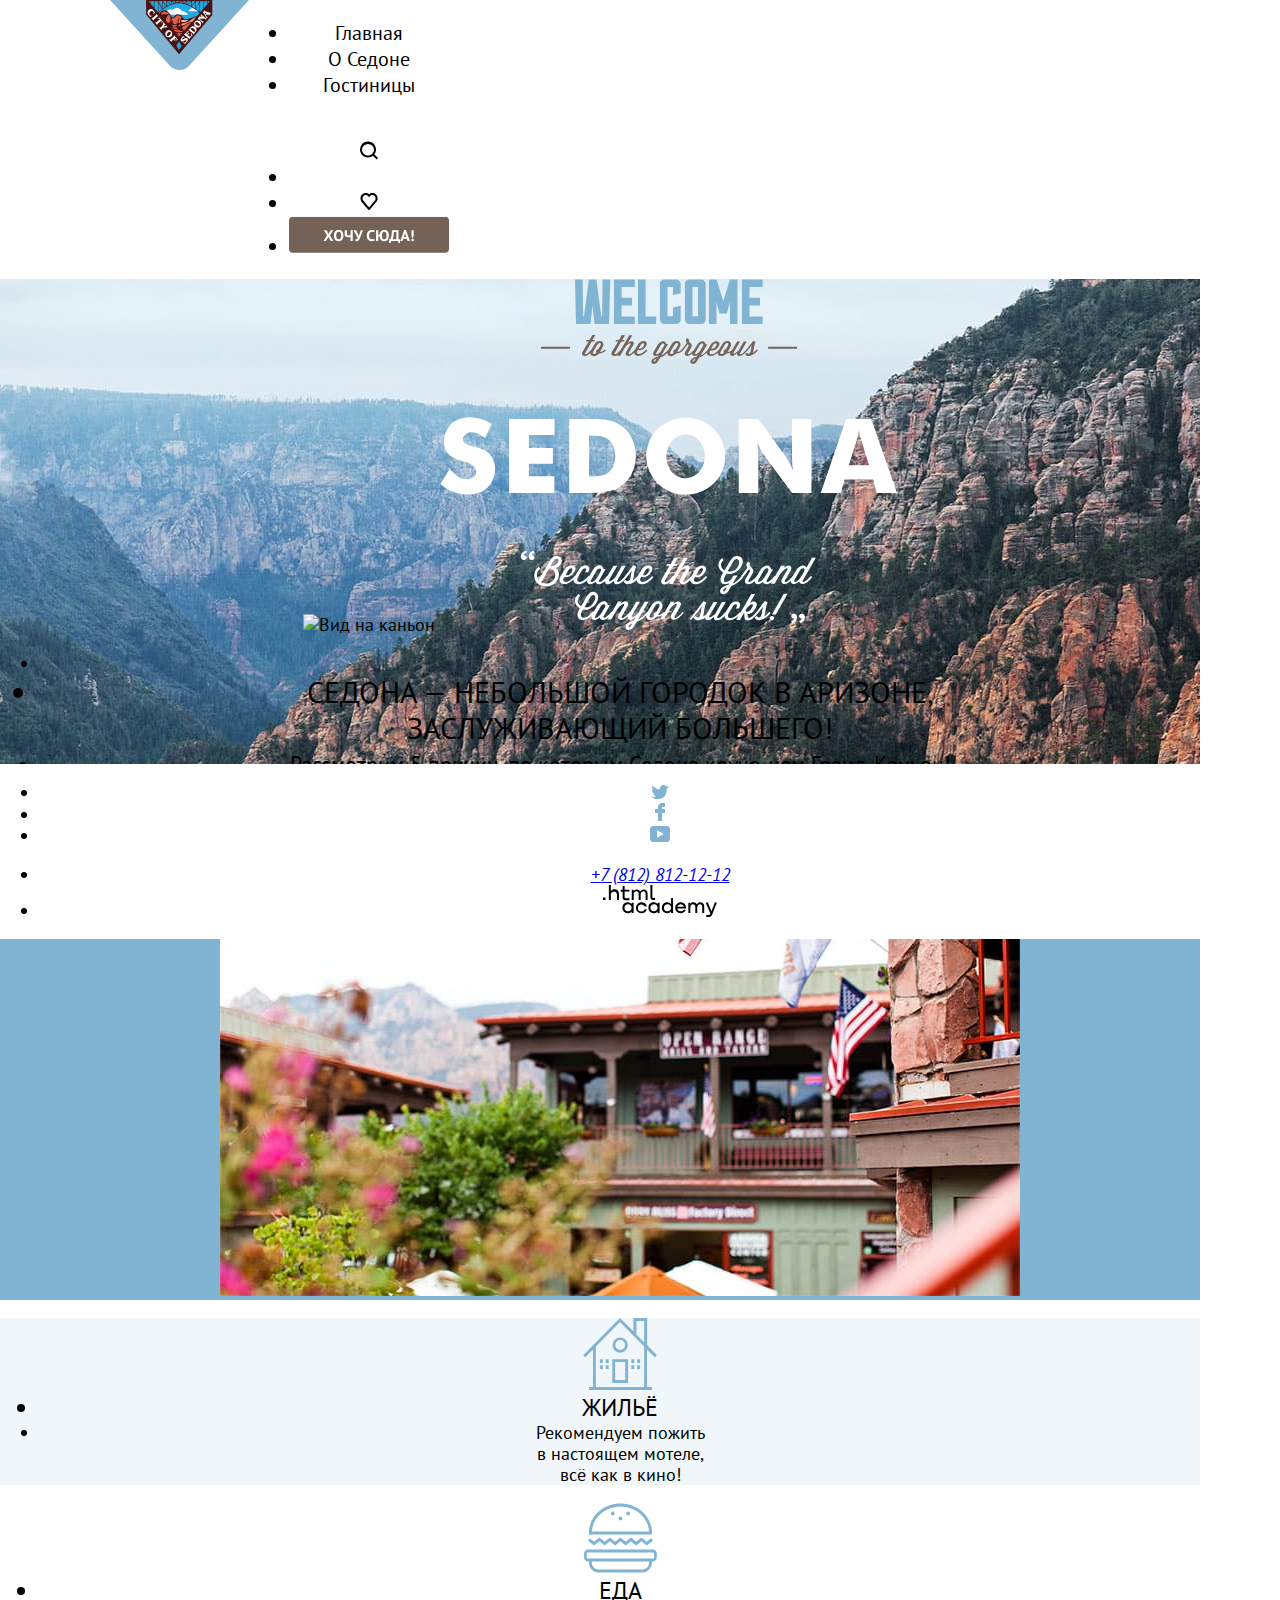
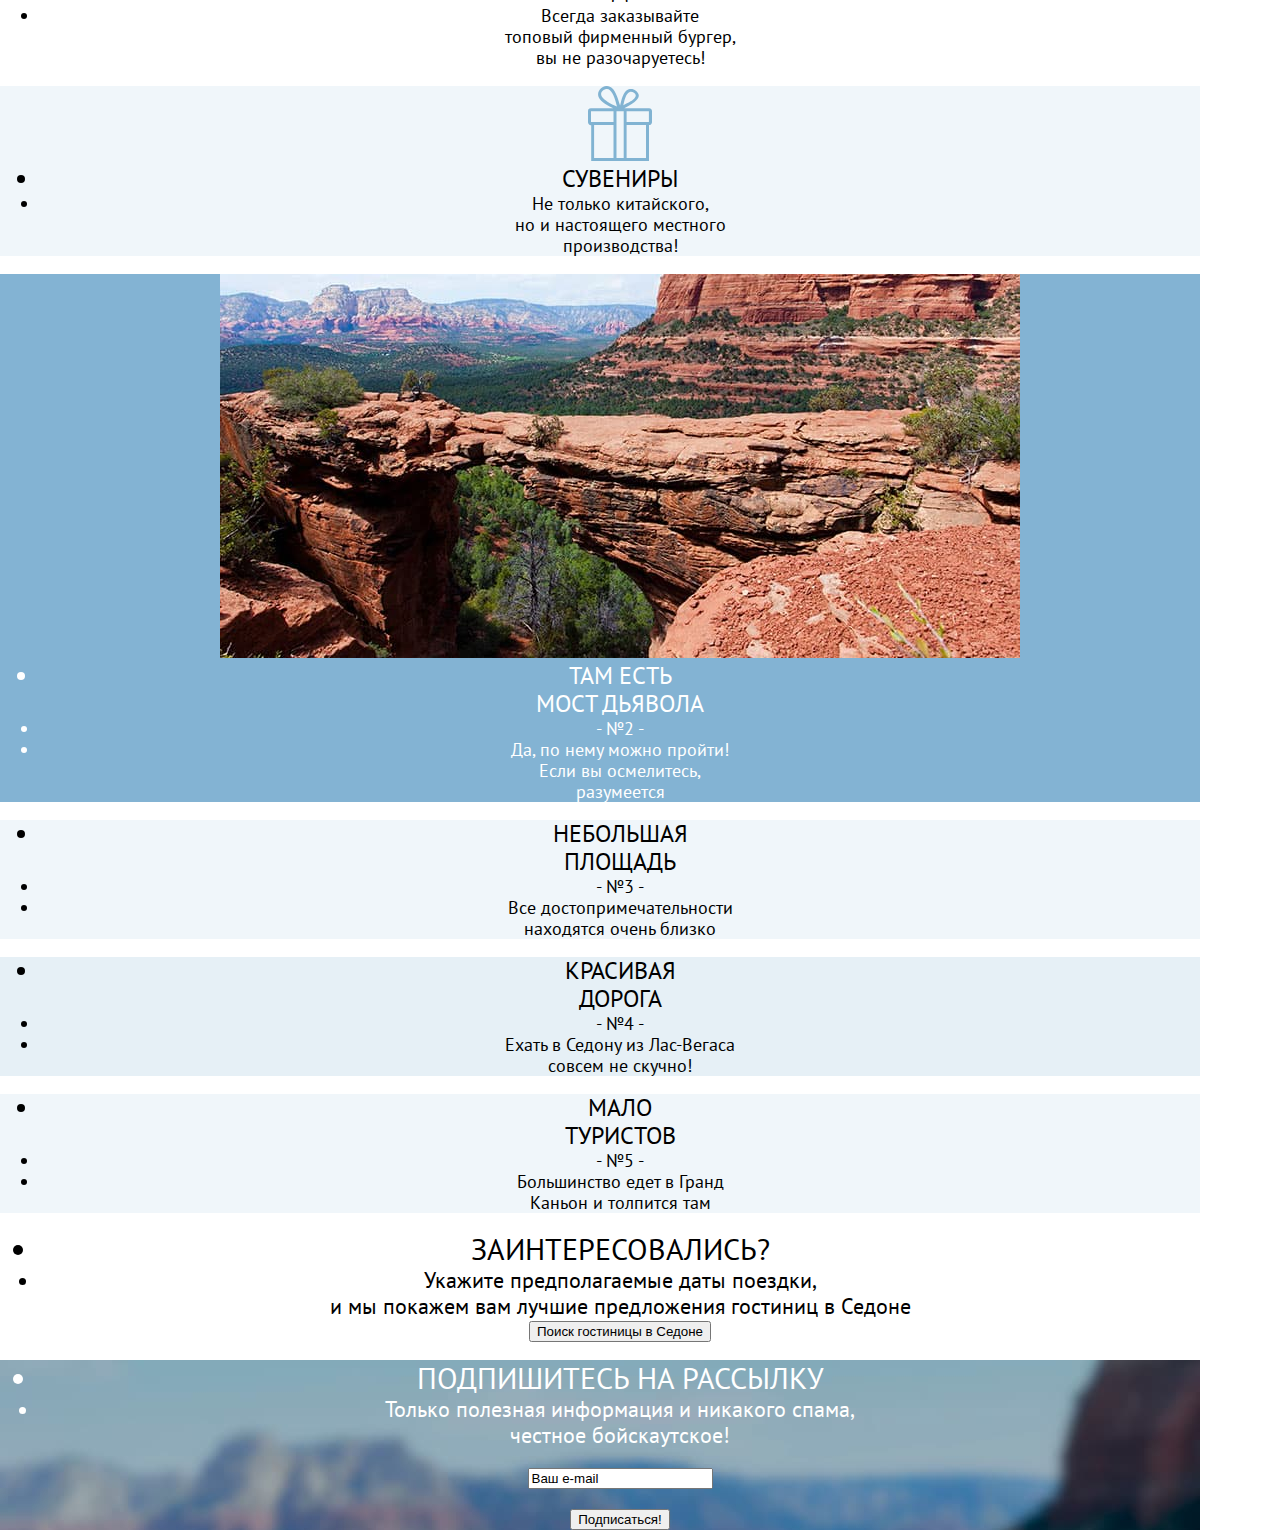
==== 9/index.html @ ffd74cda ":heavy_check_mark: Сборка #9" ====
<!DOCTYPE html>
<html lang="ru">

<head>
  <meta charset="utf-8">
  <title>Главная страница</title>
  <link rel="stylesheet" href="styles/styles.css">
  <link rel="preconnect" href="https://fonts.googleapis.com">
  <link rel="preconnect" href="https://fonts.gstatic.com" crossorigin>
  <link href="https://fonts.googleapis.com/css2?family=PT+Sans:wght@400;700&display=swap" rel="stylesheet">
  <base href="https://htmlacademy-htmlcss.github.io/1966149-sedona-33/9/">
</head>

<body>
  <header class="page-header">
    <a class="page-header-logo" href="#">
      <img class="logo" src="images/index/logo.svg" width="139" height="70" alt="Логотип городка Седона">
    </a>
    <nav class="navigation">
      <ul class="navigation-list">
        <li class="navigation-item">
          <a class="navigation-link" href="about.html">Главная</a>
        </li>
        <li class="navigation-item">
          <a class="navigation-link" href="info.html">О Седоне</a>
        </li>
        <li class="navigation-item">
          <a class="navigation-link" href="hotels.html">Гостиницы<a/a> </li> </ul> <ul
              class="navigation-list navigation-user">
        <li class="navigation-item">
          <a class="navigation-link" href="catalog.html"><span class="visually-hidden">Поиск</span>
            <img class="navigation-user-img" src="images/index/search.svg" width="42" height="66" alt="search">
          </a>
        </li>
        <li class="navigation-item">
          <a class="navigation-link" href="#"><span class="visually-hidden">Избранное</span>
            <img class="navigation-user-img" src="images/index/favorite.svg" width="18,5" height="17" alt="favorite">
          </a>
        </li>
        <li class="navigation-item">
          <a class="navigation-link" href="catalog.html"><span class="visually-hidden">Хочу сюда!</span>
            <img class="button" src="images/index/button-I want here.svg" width="160" height="37,24" alt="Хочу сюда!">
          </a>
        </li>
      </ul>
    </nav>
  </header>
  <main class="main-container main-index">
    <div class="containar-welcome"> 
      <h1 class="visually-hidden">Городок Седона</h1>
      <img class="background" src="images/index/background-1.jpg" width="1200" height="485" alt="Вид на каньон">
      <h2 class="visually-hidden">Приветствие</h2>
      <img class="welcome" src="images/index/welcome.svg" width="458" height="352" alt="Welcome"></div> 
      <div class="index-advantages-first >
        <section class="advantages-first">
          <ul class=" advantages-list-first ">
          <li class=" advantages-item-first ">
            <li class=" advantages-title-first ">Седона — небольшой городок в Аризоне,<br> заслуживающий большего!</li>
            <h3 class=" visually-hidden">Преимущества</h3>
      <li class="advantages-text-first ">Рассмотрим 5 причин, по которым Седона круче, чем Гранд-Каньон!</li>
      </li>
      </ul>
    </section>
    </div>
    <section class="containar-1">
      <ul class="advantages-container-1">
        <li class="advantages-title">Настоящий городок</li>
        <li class="advantages-number">- №1 -</li>
        <li class="advantages-description">Седона — не аттракцион<br> для туристов, там течёт<br> своя жизнь</li>
        <img class="advantages-foto" src="images/index/photo-1.jpg" width="800" height="384" alt="Фото городка Седона">
      </ul>
    </section>
    <div class="column-advantages">
      <section class="containar-2">
        <ul class="advantages-containar-2">
          <img class="advantages-icon-house" src="images/index/icon-1.svg" width="74,7" height="72" alt="Иконка Домик">
          <li class="advantages-title">Жильё</li>
          <li class="advantages-description">Рекомендуем пожить<br> в настоящем мотеле,<br> всё как в кино!</li>
        </ul>
      </section>
      <section class="containar-3">
        <ul class="advantages-containar-3">
          <img class="advantages-icon-food" src="images/index/icon-2.svg" width="73,81" height="70"
            alt="Иконка Гамбургер">
          <li class="advantages-title">Еда</li>
          <li class="advantages-description">Всегда заказывайте<br> топовый фирменный бургер,<br> вы не разочаруетесь!
          </li>
        </ul>
      </section>
      <section class="containar-4">
        <ul class="advantages-containar-4">
          <img class="advantages-icon-souvenirs" src="images/index/icon-3.svg" width="64" height="75,95"
            alt="Иконка Подарок">
          <li class="advantages-title">Сувениры</li>
          <li class="advantages-description">Не только китайского,<br> но и настоящего местного<br> производства!</li>
          <ul>
      </section>
    </div>
    <section class="containar-5">
      <ul class="advantages-container-5">
        <img class="advantages-foto" src="images/index/photo-2.jpg" width="800" height="384"
          alt="Фото каньона Мост Дьявола">
        <li class="advantages-title">Там есть<br> мост дьявола</li>
        <li class="advantages-number">- №2 -</li>
        <li class="advantages-description">Да, по нему можно пройти!<br> Если вы осмелитесь,<br> разумеется</li>
      </ul>
    </section>
    <div class="column-advantages">
      <section class="containar-6">
        <ul class="advantages-container-6">
          <li class="advantages-title">Небольшая<br>площадь</li>
          <li class="advantages-number">- №3 -</li>
          <li class="advantages-description">Все достопримечательности<br> находятся очень близко</li>
        </ul>
      </section>
      <section class="containar-7">
        <ul class="advantages-container-7">
          <li class="advantages-title">Красивая<br>дорога</li>
          <li class="advantages-number">- №4 -</li>
          <li class="advantages-description">Ехать в Седону из Лас-Вегаса<br> совсем не скучно!</li>
        </ul>
      </section>
      <section class="containar-8">
        <ul class="advantages-container-8">
          <li class="advantages-title">Мало<br>туристов</li>
          <li class="advantages-number">- №5 -</li>
          <li class="advantages-description">Большинство едет в Гранд<br> Каньон и толпится там</li>
        </ul>
      </section>
    </div>
    <div class="serch-container">
      <ul class="serch">
        <li class="serch-title">ЗАИНТЕРЕСОВАЛИСЬ?</li>
        <li class="serch-description">Укажите предполагаемые даты поездки,<br> и мы покажем вам лучшие предложения
          гостиниц в Седоне</li>
        <form class="catalog-filter" action="catalog.html/" method="get">
          <button class="button" type="submit">Поиск гостиницы в Седоне</button>
        </form>
      </ul>
    </div>
    <div class="e-mail-container">
      <ul class="e-mail">
        <li class="e-mail-title">ПОДПИШИТЕСЬ НА РАССЫЛКУ</li>
        <li class="e-mail-description">Только полезная информация и никакого спама,<br>честное бойскаутское!</li>
        <form class="appointment-form" action="https://echo.htmlacademy.ru/" method="post">
          <p class="appointment-form-e-mail">
            <input type="text" name="e-mail" value="Ваш e-mail">
          </p>
          <button class="button" type="submit">Подписаться!</button>
        </form>
      </ul>
    </div>
  </main>
</body>
<footer class="page-footer">
  <section class="footer">
    <ul class="footer-socials">
      <h4 class="visually-hidden">Социальные сети</h4>
      <li class="twitter">
        <a class="twitter" href="https://twitter.com/htmlacademy_ru">
          <img src="images/index/twitter.svg" width="18" height="14,96" </a> </li> <li class="facebook">
          <a class="facebook" href="https://www.facebook.com/htmlacademy">
            <img src="images/index/facebook.svg" width="10" height="18" </a> </li> <li class="youtube">
            <a class="youtube" href="https://www.youtube.com/c/HTMLAcademyRUS">
              <img src="images/index/youtube.svg" width="20,1" height="16" </a> </li> </ul> <ul class="page-footer">
      <li class="page-footer-contacts">
        <h4 class="visually-hidden">Контакты</h4>
        <address class="contacts-address">
          <a class="contacts-phone" href="tel:+7(495) 666-02-66">+7 (812) 812-12-12</a>
        </address>
      </li>
      <li class="page-footer-Logo">
        <h4 class="visually-hidden">Сайт разработчика</h4>
        <a class="htmlacademy" href="https://htmlacademy.ru"><img src="images/index/Logo-HTML-ACADEMY.svg" width="114,9"
            height="32,9" </a> </li> </ul> </footer> </html>
---- 9/styles/styles.css ----
@font-face {
  font-family: "PT Sans", "Arial", sans-serif;
  font-style: normal;
  font-weight: 400;
  src: url("fonts/pt-sans-regular.woff2") format("woff2");
  font-display: swap;
}

@font-face {
  font-family: "PT Sans", "Arial", sans-serif;
  font-style: normal;
  font-weight: 700;
  src: url("fonts/pt-sans-regular.woff2") format("woff2");
  font-display: swap;
}

@font-face {
  font-family: "PT Sans", "Arial", sans-serif;
  font-style: italic;
  font-weight: 400;
  src: url("fonts/pt-sans-regular.woff2") format("woff2");
  font-display: swap;
}

@font-face {
  font-family: "PT Sans", "Arial", sans-serif;
  font-style: italic;
  font-weight: 700;
  src: url("fonts/pt-sans-regular.woff2") format("woff2");
  font-display: swap;
}

html {
  height: 100%;
}

body {
  text-align: center;
  margin: 0;
  display: flex;
  min-height: 100%;
  flex-direction: column;
  font-family: "PT Sans", sans-serif;
  font-size: 18px;
  line-height: 21px;
  color: #000000;
  background-color: #ffffff;
}

.visually-hidden {
  position: absolute;
  width: 1px;
  height: 1px;
  margin: -1px;
  padding: 0;
  border: 0;
  clip: rect(0 0 0 0);
  overflow: hidden;
}

.page-header {
  display: flex;
  width: 1200px;
  margin: 0 auto;
  font-size: 20px;
  line-height: 26px;
  text-decoration: none;
}

.page-header-logo {
  width: 139px;
  margin-left: 70px;
}

.navigation-list {
  font-size: 20px;
  line-height: 26px;
  text-align: center;
  text-decoration: none;
}

.main-index {
  background: url("images/index/background-1.jpg") no-repeat;
  width: 1200px;
  height: 485px;
  color: #000000;
  background-color: #ffffff;
}

.navigation-link {
  line-height: 26px;
  color: #000000;
  margin-right: 34px;
  text-decoration: none;
  list-style-type: none;
}

.advantages-title-first {
  font-size: 30px;
  line-height: 36px;
  text-transform: uppercase;
}

.advantages-text-first {
  font-size: 22px;
  line-height: 36px;
}

.advantages-container-1 {
  color: #ffffff;
  background-color: #81B3D2;
}

.advantages-title {
  font-size: 24px;
  line-height: 28px;
  text-transform: uppercase;
}

.advantages-containar-2 {
  background-color: rgba(131, 179, 211, 0.12);
}

.advantages-containar-4 {
  background-color: rgba(131, 179, 211, 0.12);
}

.advantages-container-5 {
  color: #ffffff;
  background-color: #83B3D3;
}

.advantages-container-6 {
  background-color: rgba(131, 179, 211, 0.12);
}

.advantages-container-7 {
  background-color: rgba(131, 179, 211, 0.2);
}

.advantages-container-8 {
  background-color: rgba(131, 179, 211, 0.12);
}

.serch-title {
  font-size: 30px;
  line-height: 36px;
  text-transform: uppercase;
}

.serch-description {
  font-size: 22px;
  line-height: 26px;
}

.e-mail {
  background: url("images/index/background-2.jpg") no-repeat;
  background-color: #83B3D3;
  color: #ffffff;
}

.e-mail-title {
  font-size: 30px;
  line-height: 36px;
  text-transform: uppercase;
  color: #ffffff;
}

.e-mail-description {
  font-size: 22px;
  line-height: 26px;
}
.page-footer {
  background-color: #ffffff;
  color: #000000;
}
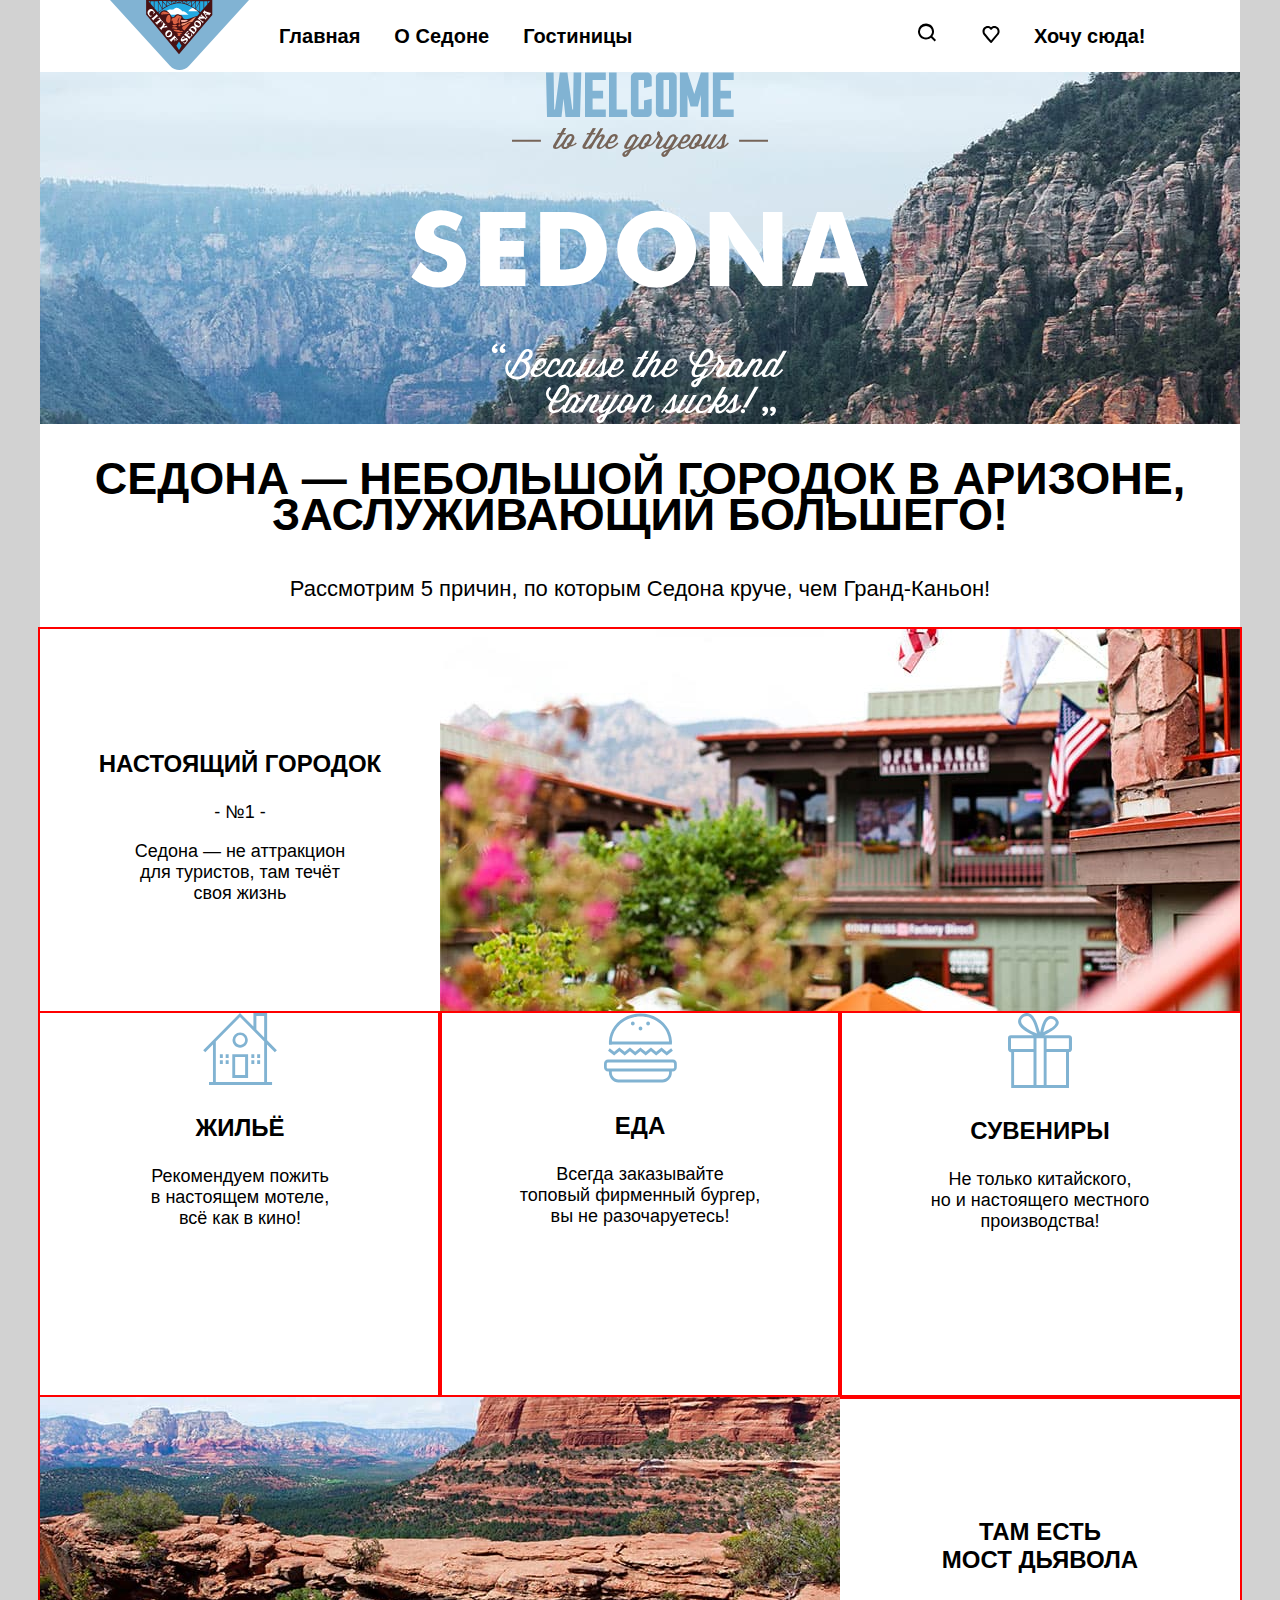
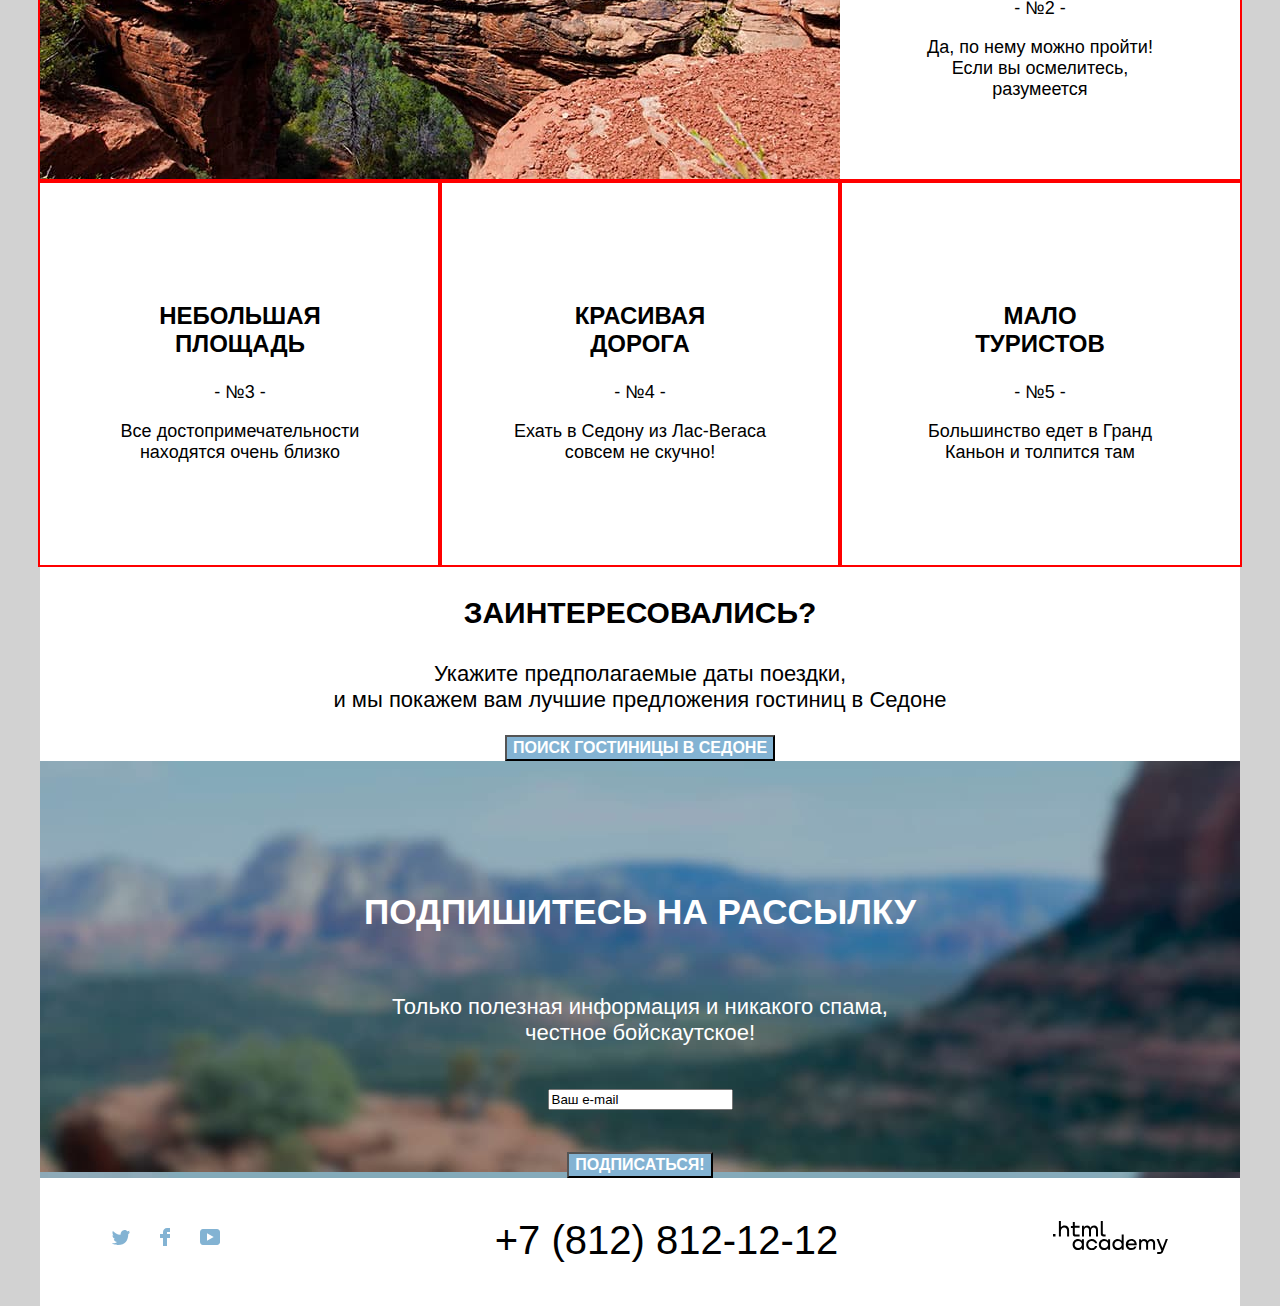
==== commit 121a8ce1: ":heavy_check_mark: Сборка #9" ====
--- a/9/index.html
+++ b/9/index.html
@@ -5,171 +5,161 @@
   <meta charset="utf-8">
   <title>Главная страница</title>
   <link rel="stylesheet" href="styles/styles.css">
-  <link rel="preconnect" href="https://fonts.googleapis.com">
-  <link rel="preconnect" href="https://fonts.gstatic.com" crossorigin>
-  <link href="https://fonts.googleapis.com/css2?family=PT+Sans:wght@400;700&display=swap" rel="stylesheet">
   <base href="https://htmlacademy-htmlcss.github.io/1966149-sedona-33/9/">
 </head>
-
 <body>
-  <header class="page-header">
-    <a class="page-header-logo" href="#">
+  <div class="page-container">
+    <header class="page-header">
       <img class="logo" src="images/index/logo.svg" width="139" height="70" alt="Логотип городка Седона">
-    </a>
-    <nav class="navigation">
-      <ul class="navigation-list">
-        <li class="navigation-item">
-          <a class="navigation-link" href="about.html">Главная</a>
-        </li>
-        <li class="navigation-item">
-          <a class="navigation-link" href="info.html">О Седоне</a>
-        </li>
-        <li class="navigation-item">
-          <a class="navigation-link" href="hotels.html">Гостиницы<a/a> </li> </ul> <ul
-              class="navigation-list navigation-user">
-        <li class="navigation-item">
-          <a class="navigation-link" href="catalog.html"><span class="visually-hidden">Поиск</span>
-            <img class="navigation-user-img" src="images/index/search.svg" width="42" height="66" alt="search">
-          </a>
-        </li>
-        <li class="navigation-item">
-          <a class="navigation-link" href="#"><span class="visually-hidden">Избранное</span>
-            <img class="navigation-user-img" src="images/index/favorite.svg" width="18,5" height="17" alt="favorite">
-          </a>
-        </li>
-        <li class="navigation-item">
-          <a class="navigation-link" href="catalog.html"><span class="visually-hidden">Хочу сюда!</span>
-            <img class="button" src="images/index/button-I want here.svg" width="160" height="37,24" alt="Хочу сюда!">
-          </a>
-        </li>
-      </ul>
-    </nav>
-  </header>
-  <main class="main-container main-index">
-    <div class="containar-welcome"> 
-      <h1 class="visually-hidden">Городок Седона</h1>
-      <img class="background" src="images/index/background-1.jpg" width="1200" height="485" alt="Вид на каньон">
-      <h2 class="visually-hidden">Приветствие</h2>
-      <img class="welcome" src="images/index/welcome.svg" width="458" height="352" alt="Welcome"></div> 
-      <div class="index-advantages-first >
-        <section class="advantages-first">
-          <ul class=" advantages-list-first ">
-          <li class=" advantages-item-first ">
-            <li class=" advantages-title-first ">Седона — небольшой городок в Аризоне,<br> заслуживающий большего!</li>
-            <h3 class=" visually-hidden">Преимущества</h3>
-      <li class="advantages-text-first ">Рассмотрим 5 причин, по которым Седона круче, чем Гранд-Каньон!</li>
-      </li>
-      </ul>
-    </section>
-    </div>
-    <section class="containar-1">
-      <ul class="advantages-container-1">
-        <li class="advantages-title">Настоящий городок</li>
-        <li class="advantages-number">- №1 -</li>
-        <li class="advantages-description">Седона — не аттракцион<br> для туристов, там течёт<br> своя жизнь</li>
-        <img class="advantages-foto" src="images/index/photo-1.jpg" width="800" height="384" alt="Фото городка Седона">
-      </ul>
-    </section>
-    <div class="column-advantages">
-      <section class="containar-2">
-        <ul class="advantages-containar-2">
-          <img class="advantages-icon-house" src="images/index/icon-1.svg" width="74,7" height="72" alt="Иконка Домик">
-          <li class="advantages-title">Жильё</li>
-          <li class="advantages-description">Рекомендуем пожить<br> в настоящем мотеле,<br> всё как в кино!</li>
-        </ul>
-      </section>
-      <section class="containar-3">
-        <ul class="advantages-containar-3">
-          <img class="advantages-icon-food" src="images/index/icon-2.svg" width="73,81" height="70"
-            alt="Иконка Гамбургер">
-          <li class="advantages-title">Еда</li>
-          <li class="advantages-description">Всегда заказывайте<br> топовый фирменный бургер,<br> вы не разочаруетесь!
+      <nav class="navigation">
+        <ul class="navigation-list">
+          <li class="navigation-item">
+              <a class="navigation-link" href="index.html">Главная</a>
+          </li>
+          <li class="navigation-item">
+            <a class="navigation-link" href="#">О Седоне</a>
+          </li>
+          <li class="navigation-item">
+            <a class="navigation-link" href="catalog.html">Гостиницы</a>
           </li>
         </ul>
-      </section>
-      <section class="containar-4">
-        <ul class="advantages-containar-4">
-          <img class="advantages-icon-souvenirs" src="images/index/icon-3.svg" width="64" height="75,95"
-            alt="Иконка Подарок">
-          <li class="advantages-title">Сувениры</li>
-          <li class="advantages-description">Не только китайского,<br> но и настоящего местного<br> производства!</li>
-          <ul>
-      </section>
-    </div>
-    <section class="containar-5">
-      <ul class="advantages-container-5">
-        <img class="advantages-foto" src="images/index/photo-2.jpg" width="800" height="384"
-          alt="Фото каньона Мост Дьявола">
-        <li class="advantages-title">Там есть<br> мост дьявола</li>
-        <li class="advantages-number">- №2 -</li>
-        <li class="advantages-description">Да, по нему можно пройти!<br> Если вы осмелитесь,<br> разумеется</li>
-      </ul>
-    </section>
-    <div class="column-advantages">
-      <section class="containar-6">
-        <ul class="advantages-container-6">
-          <li class="advantages-title">Небольшая<br>площадь</li>
-          <li class="advantages-number">- №3 -</li>
-          <li class="advantages-description">Все достопримечательности<br> находятся очень близко</li>
+        <ul class="navigation-user">
+          <li class="navigation-item">
+            <a class="navigation-link" href="#"><span class="visually-hidden">Поиск</span></a>
+            <svg width="42" height="66" fill="none" xmlns="http://www.w3.org/2000/svg">
+              <path d="m30.03 40.05-3.71-3.7c1-1.3 1.7-3 1.7-4.9 0-4.4-3.61-8-8.02-8a8.12 8.12 0 0 0-8.03 8.1c0 4.4 3.61 8 
+              8.03 8 1.8 0 3.5-.6 4.91-1.7l3.71 3.7 1.4-1.5ZM20 37.55c-3.31 0-6.02-2.7-6.02-6a6.03 6.03 0 0 1 12.03 0c0 3.3-2.7 6-6.01 6Z" 
+              fill="#000"/></svg>
+          <li class="navigation-item">
+            <a class="navigation-link" href="#"><span class="visually-hidden">Избранное</span></a>
+            <img class="navigation-user-img" src="images/index/favorite.svg" width="18" height="17" alt="favorite">
+          </li>
+          <li class="navigation-item">
+            <a class="navigation-link" href="#">Хочу сюда!</a>
+          </li>
         </ul>
-      </section>
-      <section class="containar-7">
-        <ul class="advantages-container-7">
-          <li class="advantages-title">Красивая<br>дорога</li>
-          <li class="advantages-number">- №4 -</li>
-          <li class="advantages-description">Ехать в Седону из Лас-Вегаса<br> совсем не скучно!</li>
+      </nav>
+    </header>
+    <main class="main-container main-index">
+        <section class="containar-welcome">
+          <h1 class="visually-hidden">Городок Седона</h1>
+          <img class="welcome" src="images/index/welcome.svg" width="458" height="352" alt="Welcome">
+        </section>
+        <section class="advantages">
+          <h2>Седона — небольшой городок в Аризоне,<br> заслуживающий большего!</h2>
+          <p class="advantages-text ">Рассмотрим 5 причин, по которым Седона круче, чем Гранд-Каньон!</p>
+        </section>
+        <ul class="advantages-list">
+          <li class="advantages-item advantages-item-ful bg-dark-blue">
+            <div class="advantages-item-text">
+              <p class="advantages-title">Настоящий городок</p>
+              <p class="advantages-number">- №1 -</p>
+              <p class="advantages-description">Седона — не аттракцион<br> для туристов, там течёт<br> своя жизнь</p>
+            </div>
+              <img class="advantages-foto" src="images/index/photo-1.jpg" width="800" height="384"
+                alt="Фото городка Седона">
+                  <ul class="advantages-features">
+                    <li class="advantages-item bg-light-blue">
+                      <img class="advantages-icon-house" src="images/index/icon-house.svg" width="74" height="72"
+                        alt="Иконка Домик">
+                    <p class="advantages-title">Жильё</p>
+                    <p class="advantages-description">Рекомендуем пожить<br> в настоящем мотеле,<br> всё как в кино!</p>
+              </li>
+              <li class="advantages-item">
+                <img class="advantages-icon-food" src="images/index/icon-food.svg" width="73" height="70"
+                  alt="Иконка Гамбургер">
+                <p class="advantages-title">Еда</p>
+                <p class="advantages-description">Всегда заказывайте<br> топовый фирменный бургер,<br> вы не разочаруетесь!
+                </p>
+              </li>
+              <li class="advantages-item bg-light-blue">
+                <img class="advantages-icon-souvenirs" src="images/index/icon-souvenirs.svg" width="64" height="75"
+                  alt="Иконка Подарок">
+                <p class="advantages-title">Сувениры</p>
+                <p class="advantages-description">Не только китайского,<br> но и настоящего местного<br> производства!</p>
+              </li>
+            </ul>
+     
+        <li class="advantages-item advantages-item-ful">
+          <img class="advantages-foto" src="images/index/photo-2.jpg" width="800" height="384"
+            alt="Фото каньона Мост Дьявола">
+            <div class="advantages-item-text">
+              <p class="advantages-title">Там есть<br> мост дьявола</p>
+              <p class="advantages-number">- №2 -</p>
+              <p class="advantages-description">Да, по нему можно пройти!<br> Если вы осмелитесь,<br> разумеется</p>
+            </div>
+        </li>
+        <li class="advantages-item bg-light-light-blue">
+          <div class="advantages-item-text">
+            <p class="advantages-title">Небольшая<br>площадь</p>
+            <p class="advantages-number">- №3 -</p>
+            <p class="advantages-description">Все достопримечательности<br> находятся очень близко</p>
+          </div>
+        </li>
+        <li class="advantages-item bg-light-blue">
+          <div class="advantages-item-text">
+          <p class="advantages-title">Красивая<br>дорога</p>
+          <p class="advantages-number">- №4 -</p>
+          <p class="advantages-description">Ехать в Седону из Лас-Вегаса<br> совсем не скучно!</p>
+        </div>
+        </li>
+        <li class="advantages-item bg-light-light-blue">
+          <div class="advantages-item-text">
+            <p class="advantages-title">Мало<br>туристов</p>
+            <p class="advantages-number">- №5 -</p>
+            <p class="advantages-description">Большинство едет в Гранд<br> Каньон и толпится там</p>
+          </div>
+        </li>
         </ul>
-      </section>
-      <section class="containar-8">
-        <ul class="advantages-container-8">
-          <li class="advantages-title">Мало<br>туристов</li>
-          <li class="advantages-number">- №5 -</li>
-          <li class="advantages-description">Большинство едет в Гранд<br> Каньон и толпится там</li>
+        <section class="search-container">
+          <h3 class="search-title">заинтересовались?</h3>
+          <p class="search-description">Укажите предполагаемые даты поездки,<br> и мы покажем вам лучшие предложения гостиниц в Седоне</p>
+          <button class="button" type="button">Поиск гостиницы в Седоне</button>
+        </section>
+        <section class="subscribe-bg">
+          <h3>подпишитесь на рассылку</h3>
+          <p class="e-mail-description">Только полезная информация и никакого спама,<br>честное бойскаутское!</p>
+          <form class="appointment-form" action="https://echo.htmlacademy.ru/" method="post">
+            <p class="appointment-form-e-mail">
+              <input type="text" name="e-mail" value="Ваш e-mail">
+            </p>
+            <button class="button" type="submit">Подписаться!</button>
+          </form>
+        </section>
+    </main>
+    <footer class="page-footer">
+      <section class="footer-social">
+        <ul class="footer-social-list">
+          <li class="footer-social-item">
+            <a class="button" href="https://twitter.com/htmlacademy_ru"> </a>
+              <svg width="18" height="15" viewBox="0 0 18 15" fill="none" xmlns="http://www.w3.org/2000/svg">
+                <path d="M11.6 0.200056C13.4 -0.299944 14.8 0.500056 15.4 1.40006C16.1 1.20006 16.8 0.900056 17.5 0.700056C17.5 1.60006 16.9 2.20006 16.6 2.50006C17.3 2.60006 18 1.90006 18 1.90006C17.8 2.90006 16.9 3.70006 16.3 3.90006C16.1 10.7001 13 15.1001 5.7 15.0001C5.1 15.0001 5.8 15.0001 5.2 15.0001C4.8 15.0001 0.8 14.5001 0 13.1001C2.4 13.3001 4.1 12.7001 5 11.9001C4 11.6001 2.1 11.5001 1.8 9.00006C2.2 9.10006 2.4 9.20006 3.1 9.10006C1.8 8.30006 0.4 7.50006 0.5 5.30006C0.8 5.60006 1.6 5.80006 1.9 5.80006C1.1 5.60006 -0.2 2.50006 0.9 0.900056C2.8 2.80006 4.9 4.50006 8.5 4.70006C8.7 2.30006 9.7 0.800056 11.6 0.200056Z" fill="#83B3D3"/>
+                </svg>
+          </li>
+          <li class="footer-social-item">
+            <a class="button" href="https://www.facebook.com/htmlacademy"></a>
+              <svg width="10" height="18" viewBox="0 0 10 18" fill="none" xmlns="http://www.w3.org/2000/svg">
+                <path d="M7 0C4.8 0 3 1.8 3 4V6H0V10H3V18H7V10H10V6H7V4H10V0H7Z" fill="#83B3D3"/>
+                </svg>
+          </li>
+          <li class="footer-social-item">
+            <a class="button" href="https://www.youtube.com/c/HTMLAcademyRUS"></a>
+              <svg width="20" height="16" viewBox="0 0 20 16" fill="none" xmlns="http://www.w3.org/2000/svg">
+                <path d="M17 0H2.9C1.2 0 0 1.5 0 3.2V12.7C0 14.5 1.2 16 2.9 16H17.2C18.7 16 20.1 14.5 20.1 12.8V3.2C19.9 1.5 18.7 0 17 0ZM7 11.8V4.2L13.7 8L7 11.8Z" fill="#83B3D3"/>
+                </svg>
+          </li>
         </ul>
-      </section>
-    </div>
-    <div class="serch-container">
-      <ul class="serch">
-        <li class="serch-title">ЗАИНТЕРЕСОВАЛИСЬ?</li>
-        <li class="serch-description">Укажите предполагаемые даты поездки,<br> и мы покажем вам лучшие предложения
-          гостиниц в Седоне</li>
-        <form class="catalog-filter" action="catalog.html/" method="get">
-          <button class="button" type="submit">Поиск гостиницы в Седоне</button>
-        </form>
-      </ul>
-    </div>
-    <div class="e-mail-container">
-      <ul class="e-mail">
-        <li class="e-mail-title">ПОДПИШИТЕСЬ НА РАССЫЛКУ</li>
-        <li class="e-mail-description">Только полезная информация и никакого спама,<br>честное бойскаутское!</li>
-        <form class="appointment-form" action="https://echo.htmlacademy.ru/" method="post">
-          <p class="appointment-form-e-mail">
-            <input type="text" name="e-mail" value="Ваш e-mail">
-          </p>
-          <button class="button" type="submit">Подписаться!</button>
-        </form>
-      </ul>
-    </div>
-  </main>
+        </section>
+        <div class="contacts-address">
+          <a class="contacts-phone" href="tel:+7(495)666-02-66">+7 (812) 812-12-12</a>
+      </div>
+        <a class="link-academy" href="https://htmlacademy.ru">
+          <svg width="115" height="33" fill="none" xmlns="http://www.w3.org/2000/svg"><path d="M0 12.9v2.6h2.5v-2.6H0ZM11.6 4.5c-1.6 0-2.8.7-3.6 1.7h-.1V0h-2v15.5h2v-5.3c0-2.1 1.3-3.6 3.3-3.6 1.8 0 2.9 1.4 2.9 3.2v5.7h2V9.4c.1-3-1.8-4.9-4.5-4.9ZM26.6 4.8h-4.8V1.1h-2v3.8h-1.9v2h1.9v6c0 1.7 1 2.7 2.7 2.7h4.1v-2h-3.7c-.7 0-1.1-.4-1.1-1.1V6.8h4.8v-2ZM41.1 4.6c-1.6 0-2.9.8-3.5 2.1h-.1a3.7 3.7 0 0 0-3.4-2.1c-1.4 0-2.5.8-3.1 1.8h-.1V4.8H29v10.6h2V10c0-2 1-3.5 2.6-3.5 1.5 0 2.4 1 2.4 2.6v6.3h2V9.8c0-2.4 1.4-3.3 2.6-3.3 1.5 0 2.4 1 2.4 2.6v6.3h2V8.9c.1-2.5-1.4-4.3-3.9-4.3ZM47.8 12.7c0 1.7 1 2.7 2.8 2.7h2v-2h-1.7c-.7 0-1.1-.4-1.1-1.1V0h-2v12.7ZM28.9 19.7a4.9 4.9 0 0 0-3.9-1.8c-3.1 0-5.4 2.3-5.4 5.6s2.3 5.6 5.4 5.6c1.8 0 3-.8 3.8-1.9h.1v1.6h2V18.2h-2v1.5Zm-3.6 7.4a3.5 3.5 0 0 1-3.6-3.6c0-2 1.4-3.6 3.6-3.6s3.6 1.6 3.6 3.6c0 1.9-1.4 3.6-3.6 3.6ZM44.2 22c-.5-2.4-2.6-4.1-5.4-4.1a5.4 5.4 0 0 0-5.6 5.6c0 3.1 2.2 5.6 5.6 5.6 2.8 0 4.9-1.8 5.4-4.2h-2.1a3.4 3.4 0 0 1-3.3 2.3 3.5 3.5 0 0 1-3.6-3.6c0-2 1.4-3.6 3.6-3.6 1.6 
+          0 2.8 1 3.3 2.2h2.1V22ZM55.1 19.7a4.9 4.9 0 0 0-3.9-1.8c-3.1 0-5.4 2.3-5.4 5.6s2.3 5.6 5.4 5.6c1.8 0 3-.8 3.8-1.9h.1v1.6h2V18.2h-2v1.5Zm-3.6 7.4a3.5 3.5 0 0 1-3.6-3.6c0-2 1.4-3.6 3.6-3.6s3.6 1.6 3.6 3.6c0 1.9-1.5 3.6-3.6 3.6ZM68.7 19.8a5 5 0 0 0-3.9-1.9c-3.1 0-5.4 2.3-5.4 5.6s2.2 5.6 5.4 5.6c1.7 0 3-.8 3.8-1.8h.1v1.5h2V13.4h-2v6.4Zm-3.6 7.3a3.5 3.5 0 0 1-3.6-3.6c0-2 1.4-3.6 3.6-3.6s3.6 1.6 3.6 3.6c-.1 2-1.5 3.6-3.6 3.6ZM78.3 17.9a5.4 5.4 0 0 0-5.5 5.6c0 3 2.1 5.6 5.5 5.6 2.5 0 4.5-1.3 5.2-3.6h-2.1c-.5 1-1.6 1.6-3 1.6-1.9 0-3.3-1.3-3.4-2.9h8.8c.2-3.6-2-6.3-5.5-6.3Zm0 1.9c1.7 0 3 1 3.3 2.6h-6.5a3.2 3.2 0 0 1 3.2-2.6ZM98.2 17.9a4 4 0 0 0-3.6 2h-.1c-.6-1.2-1.8-2-3.4-2-1.4 0-2.5.7-3.1 1.8v-1.5h-1.9v10.6h2v-5.4c0-2 1-3.4 2.6-3.5 1.5 0 2.4 1 2.4 2.6v6.3h2v-5.6c0-2.4 1.4-3.3 2.6-3.3 1.5 0 2.4 1 2.4 2.6v6.3h2v-6.5c.1-2.6-1.4-4.4-3.9-4.4ZM109.4 27l-3.6-8.9h-2.2l4.8 11.6c-.3.9-.7 1.2-1.7 1.2h-2.5v2h2.5c1.8 0 2.8-.8 3.5-2.6l4.7-12.2h-2.1l-3.4 8.9Z" fill="#000"/>
+          </svg>
+        </a>
+    </footer>
+  </div>
 </body>
-<footer class="page-footer">
-  <section class="footer">
-    <ul class="footer-socials">
-      <h4 class="visually-hidden">Социальные сети</h4>
-      <li class="twitter">
-        <a class="twitter" href="https://twitter.com/htmlacademy_ru">
-          <img src="images/index/twitter.svg" width="18" height="14,96" </a> </li> <li class="facebook">
-          <a class="facebook" href="https://www.facebook.com/htmlacademy">
-            <img src="images/index/facebook.svg" width="10" height="18" </a> </li> <li class="youtube">
-            <a class="youtube" href="https://www.youtube.com/c/HTMLAcademyRUS">
-              <img src="images/index/youtube.svg" width="20,1" height="16" </a> </li> </ul> <ul class="page-footer">
-      <li class="page-footer-contacts">
-        <h4 class="visually-hidden">Контакты</h4>
-        <address class="contacts-address">
-          <a class="contacts-phone" href="tel:+7(495) 666-02-66">+7 (812) 812-12-12</a>
-        </address>
-      </li>
-      <li class="page-footer-Logo">
-        <h4 class="visually-hidden">Сайт разработчика</h4>
-        <a class="htmlacademy" href="https://htmlacademy.ru"><img src="images/index/Logo-HTML-ACADEMY.svg" width="114,9"
-            height="32,9" </a> </li> </ul> </footer> </html>
+
+</html>
--- a/9/styles/styles.css
+++ b/9/styles/styles.css
@@ -1,33 +1,39 @@
 @font-face {
-  font-family: "PT Sans", "Arial", sans-serif;
+  font-family: "PT Sans";
   font-style: normal;
   font-weight: 400;
-  src: url("fonts/pt-sans-regular.woff2") format("woff2");
+  src: url("../fonts/pt-sans-regular.woff2") format("woff2");
   font-display: swap;
 }
 
 @font-face {
-  font-family: "PT Sans", "Arial", sans-serif;
+  font-family: "PT Sans";
   font-style: normal;
   font-weight: 700;
-  src: url("fonts/pt-sans-regular.woff2") format("woff2");
+  src: url("../fonts/pt-sans-regular.woff2") format("woff2");
   font-display: swap;
 }
 
 @font-face {
-  font-family: "PT Sans", "Arial", sans-serif;
+  font-family: "PT Sans";
   font-style: italic;
   font-weight: 400;
-  src: url("fonts/pt-sans-regular.woff2") format("woff2");
+  src: url("../fonts/pt-sans-regular.woff2") format("woff2");
   font-display: swap;
 }
 
 @font-face {
-  font-family: "PT Sans", "Arial", sans-serif;
+  font-family: "PT Sans";
   font-style: italic;
   font-weight: 700;
-  src: url("fonts/pt-sans-regular.woff2") format("woff2");
+  src: url("../fonts/pt-sans-regular.woff2") format("woff2");
   font-display: swap;
+}
+
+*,
+*::before,
+*::after {
+box-sizing: border-box;
 }
 
 html {
@@ -35,16 +41,13 @@
 }
 
 body {
-  text-align: center;
-  margin: 0;
-  display: flex;
+  margin:0;
   min-height: 100%;
-  flex-direction: column;
-  font-family: "PT Sans", sans-serif;
+  font-family: "PT Sans", sans-serif; 
   font-size: 18px;
   line-height: 21px;
   color: #000000;
-  background-color: #ffffff;
+  background-color: #d2d2d2;
 }
 
 .visually-hidden {
@@ -58,120 +61,420 @@
   overflow: hidden;
 }
 
+.button {
+  font-family: inherit;
+  font-size: 16px;
+  line-height: 20px;
+  font-weight: 700;
+  text-transform: uppercase;
+  color:#ffffff;
+  background-color: #83B3D3;
+}
+.button-light,
+.button-current {
+ color:#ffffff;
+ background-color: #83B3D3;
+}
+
+.logo {
+display: block;
+width: 139px;
+height: 70px;
+padding-left: 70px;
+margin: 0;
+padding: 0;  
+}
+
 .page-header {
-  display: flex;
+  display:flex;  
+  flex-wrap: wrap;
+  justify-content: space-between;
+  margin: 0 auto;
+  padding-left: 70px;
+  padding-right: 70px;
+}
+
+.navigation {
+  /*margin: 0 auto;*/
+  display: flex;
+  flex-wrap: wrap;
+  align-items: center;
+  flex-grow: 1;
+
+}
+.navigation-list {
+  display:flex;
+  list-style:none;
+  width: auto;
+  float: left;
+  margin: 0;
+  margin-left: 30px;
+  padding: 0;
+  flex-grow: 1;
+}
+
+.navigation-item {
+  margin-right: 34px;
+  box-sizing: border-box;
+}
+
+.navigation-item:last-child {
+  margin-right: 0;
+}
+
+.navigation-user {
+  margin: 0;
+  padding: 0;
+  list-style: none;
+  width: 264px;
+  display: flex;
+  flex-wrap: wrap;
+  align-items: center;
+}
+.navigation-link {
+  font-size: 20px;
+  line-height: 26px;
+  font-weight:700;
+  text-align: center;
+  text-decoration: none;
+  color: inherit;
+}
+
+.main-container {
+  flex-grow: 1;
+}
+
+.containar-welcome {
+  background-image: url("images/index/background-1.jpg");
+  background-size: 100% auto;
+  background-repeat: no-repeat;
+}
+
+.welcome {
+display: block;
+margin: 0 auto;
+}
+
+.page-container {
   width: 1200px;
   margin: 0 auto;
-  font-size: 20px;
-  line-height: 26px;
-  text-decoration: none;
-}
-
-.page-header-logo {
-  width: 139px;
-  margin-left: 70px;
-}
-
-.navigation-list {
-  font-size: 20px;
-  line-height: 26px;
-  text-align: center;
-  text-decoration: none;
-}
-
-.main-index {
-  background: url("images/index/background-1.jpg") no-repeat;
-  width: 1200px;
-  height: 485px;
-  color: #000000;
   background-color: #ffffff;
 }
 
-.navigation-link {
-  line-height: 26px;
-  color: #000000;
-  margin-right: 34px;
-  text-decoration: none;
-  list-style-type: none;
-}
-
-.advantages-title-first {
+.main-container {
+  flex-grow: 1;
+}
+
+.advantages {
   font-size: 30px;
   line-height: 36px;
   text-transform: uppercase;
-}
-
-.advantages-text-first {
+  text-align: center;
+}
+
+.advantages-text {
+font-size: 22px;
+line-height: 36px;
+text-transform: none;
+text-align: center;
+
+}
+
+.advantages-title {
+font-size: 24px;
+line-height: 28px;
+text-transform: uppercase;
+font-weight: 700;
+}
+
+.advantages-list {
+  display:contents;
+  margin: 0;
+  padding: 0;
+  list-style: none; 
+  display: flex;
+  flex-wrap: wrap;
+  text-align: center;
+}
+
+.advantages-item {
+  width: 400px; 
+  min-height: 384px;
+  outline: 2px solid red;  
+}
+
+.advantages-item-ful {
+width: 100%;
+display: flex;
+flex-wrap: wrap;
+}
+
+.advantages-item-text {
+  width: 400px;
+  padding-top: 97px;
+}
+
+.advantages-features {
+margin: 0;
+padding: 0;
+list-style: none;
+display: flex;
+flex-wrap: wrap;
+}
+
+.search-container {
+  text-align: center;
+}
+
+.search-title {
+font-size: 30px;
+line-height: 36px;
+font-weight: 700;
+text-transform: uppercase;
+}
+
+.search-description {
   font-size: 22px;
-  line-height: 36px;
-}
-
-.advantages-container-1 {
-  color: #ffffff;
-  background-color: #81B3D2;
-}
-
-.advantages-title {
-  font-size: 24px;
-  line-height: 28px;
-  text-transform: uppercase;
-}
-
-.advantages-containar-2 {
-  background-color: rgba(131, 179, 211, 0.12);
-}
-
-.advantages-containar-4 {
-  background-color: rgba(131, 179, 211, 0.12);
-}
-
-.advantages-container-5 {
-  color: #ffffff;
-  background-color: #83B3D3;
-}
-
-.advantages-container-6 {
-  background-color: rgba(131, 179, 211, 0.12);
-}
-
-.advantages-container-7 {
-  background-color: rgba(131, 179, 211, 0.2);
-}
-
-.advantages-container-8 {
-  background-color: rgba(131, 179, 211, 0.12);
-}
-
-.serch-title {
+  line-height: 26px;
+}
+
+.subscribe-bg {
+  background-image: url("images/index/background-2.jpg");
+  background-size: 100% auto;
+  color:#ffffff;
   font-size: 30px;
   line-height: 36px;
-  text-transform: uppercase;
-}
-
-.serch-description {
-  font-size: 22px;
-  line-height: 26px;
-}
-
-.e-mail {
-  background: url("images/index/background-2.jpg") no-repeat;
-  background-color: #83B3D3;
-  color: #ffffff;
-}
-
-.e-mail-title {
-  font-size: 30px;
-  line-height: 36px;
-  text-transform: uppercase;
-  color: #ffffff;
+  font-weight: 700;
+  padding-top: 98px;
+  text-transform: uppercase;
+  text-align: center;
 }
 
 .e-mail-description {
   font-size: 22px;
   line-height: 26px;
-}
+  padding-top: 29px;
+  text-transform: none;
+  font-weight: normal;
+}
+
 .page-footer {
-  background-color: #ffffff;
+display: flex;
+flex-wrap: wrap;
+justify-content: space-between;
+align-items: center;
+padding-top: 42px;
+padding-bottom: 46px;
+padding-left: 72px;
+padding-right: 72px;
+flex-grow: 1;
+}
+
+.footer-social-item {
+  list-style: none;
+  margin-right: 30px;
+  box-sizing: border-box;
+}
+
+.footer-social-list {
+  margin: 0;
+  padding: 0;
+  width: 168px;
+  display: flex;
+  flex-wrap: wrap;
+  align-items: center;
+}
+
+.footer-social-item:last-child {
+  margin-right: 0;
+}
+
+.contacts-phone {
+  font-size: 40px;
+  line-height: 40px;
+  font-style: normal;
   color: #000000;
-}
-
+  text-decoration:none;
+}
+
+.inner-heder {
+background-image: url("images/catalog/background-1.jpg");
+background-repeat: no-repeat;
+text-align: center;
+}
+
+.inner-header-title {
+  font-size: 60px;
+  line-height: 77px;
+  display: flex;
+  flex-wrap: wrap;
+  color: #ffffff; 
+  margin: 0 auto;
+  margin-left: 71px;
+ padding-top: 35px;
+}
+
+.breadcrumbs {
+  color: #ffffff; 
+  display: flex;
+  flex-wrap: wrap;
+  margin-left: 73px;
+}
+
+.breadcrumbs-item {
+  list-style: none;
+}
+
+.breadcrumbs-link {
+font-size: 16px;
+line-height: 20px;
+text-align: start;
+}
+
+.containar-inner-filter-list {
+  display: flex;
+  flex-wrap: wrap;
+  color: #ffffff; 
+  justify-content: space-between;
+ 
+}
+
+.containar-inner-filter {
+  font-size: 20px;
+  line-height: 26px;
+  font-weight: 700;
+  display: flex;
+  flex-wrap: wrap; 
+}
+
+.filter-item {
+  line-height: 24px;
+  list-style: none;
+}
+
+}
+.catalog-search {
+  font-size: 30px;
+  line-height: 38px;
+  text-transform: uppercase;
+  font-weight: 700;
+}
+
+.select-control {
+  height: 48px;
+}
+
+.hotels-download {
+  display: flex;
+  flex-wrap: wrap;
+  font-size: 20px;
+  line-height: 25px;
+  width: 619px;
+}
+
+.pagination-link {
+  color:#ffffff;
+  background-color: #83B3D3;
+  text-decoration: none;
+  font-size: 20px;
+  line-height: 25px;
+  font-weight: 700;
+}
+
+.pagination-list {
+  display: flex;
+  flex-wrap: wrap;
+  text-align: center;
+  list-style: none;
+  width: auto;
+}
+
+/.pagination-item {
+  width: 55px;
+}
+
+.pagination-current {
+  color: #000000;
+  background-color: #F2F2F2;
+}
+
+.hotels-results {
+  display: flex;
+  flex-wrap: wrap;
+  justify-content:space-around;
+  }
+  
+  .catalog-search {
+  font-size: 30px;
+  line-height: 39px;
+  text-transform: uppercase;
+  font-weight: 700;
+  }
+  
+.hotels-list {
+  margin: 0;
+  padding: 0;
+  padding-left: 72px;
+  padding-right: 72px;
+  list-style: none;
+  display: flex;
+  flex-wrap: wrap;
+  justify-content: space-between;
+}
+
+.hotel-list-item {
+  width: 340px;
+  text-align: center;
+  padding: 20px;
+}
+
+.product-add-favorite {
+border: 0;
+}
+.hotel-card-title {
+  font-size: 24px;
+  line-height: 31px;
+}
+
+.hotel-list-item-parameters {
+  margin: 0;
+  padding: 0;
+  list-style: none;
+  display: flex;
+  flex-wrap: nowrap;
+  align-items: center;
+  justify-content: space-between;
+}
+
+.hotel-type {
+  width: 133px;
+}
+.product-price {
+  width: 143px;
+}
+
+.product-more {
+  width: 133px;
+}
+
+.product-add-favorite {
+  width: 140px;
+}
+
+.select {
+display: flex;
+flex-wrap: wrap;
+justify-content: space-around;
+}
+
+.subscribe {
+  background-image: none;
+  background-size: 100% auto;
+  color:#000000;
+  font-size: 30px;
+  line-height: 36px;
+  font-weight: 700;
+  padding-top: 98px;
+  text-transform: uppercase;
+  text-align: center;
+}